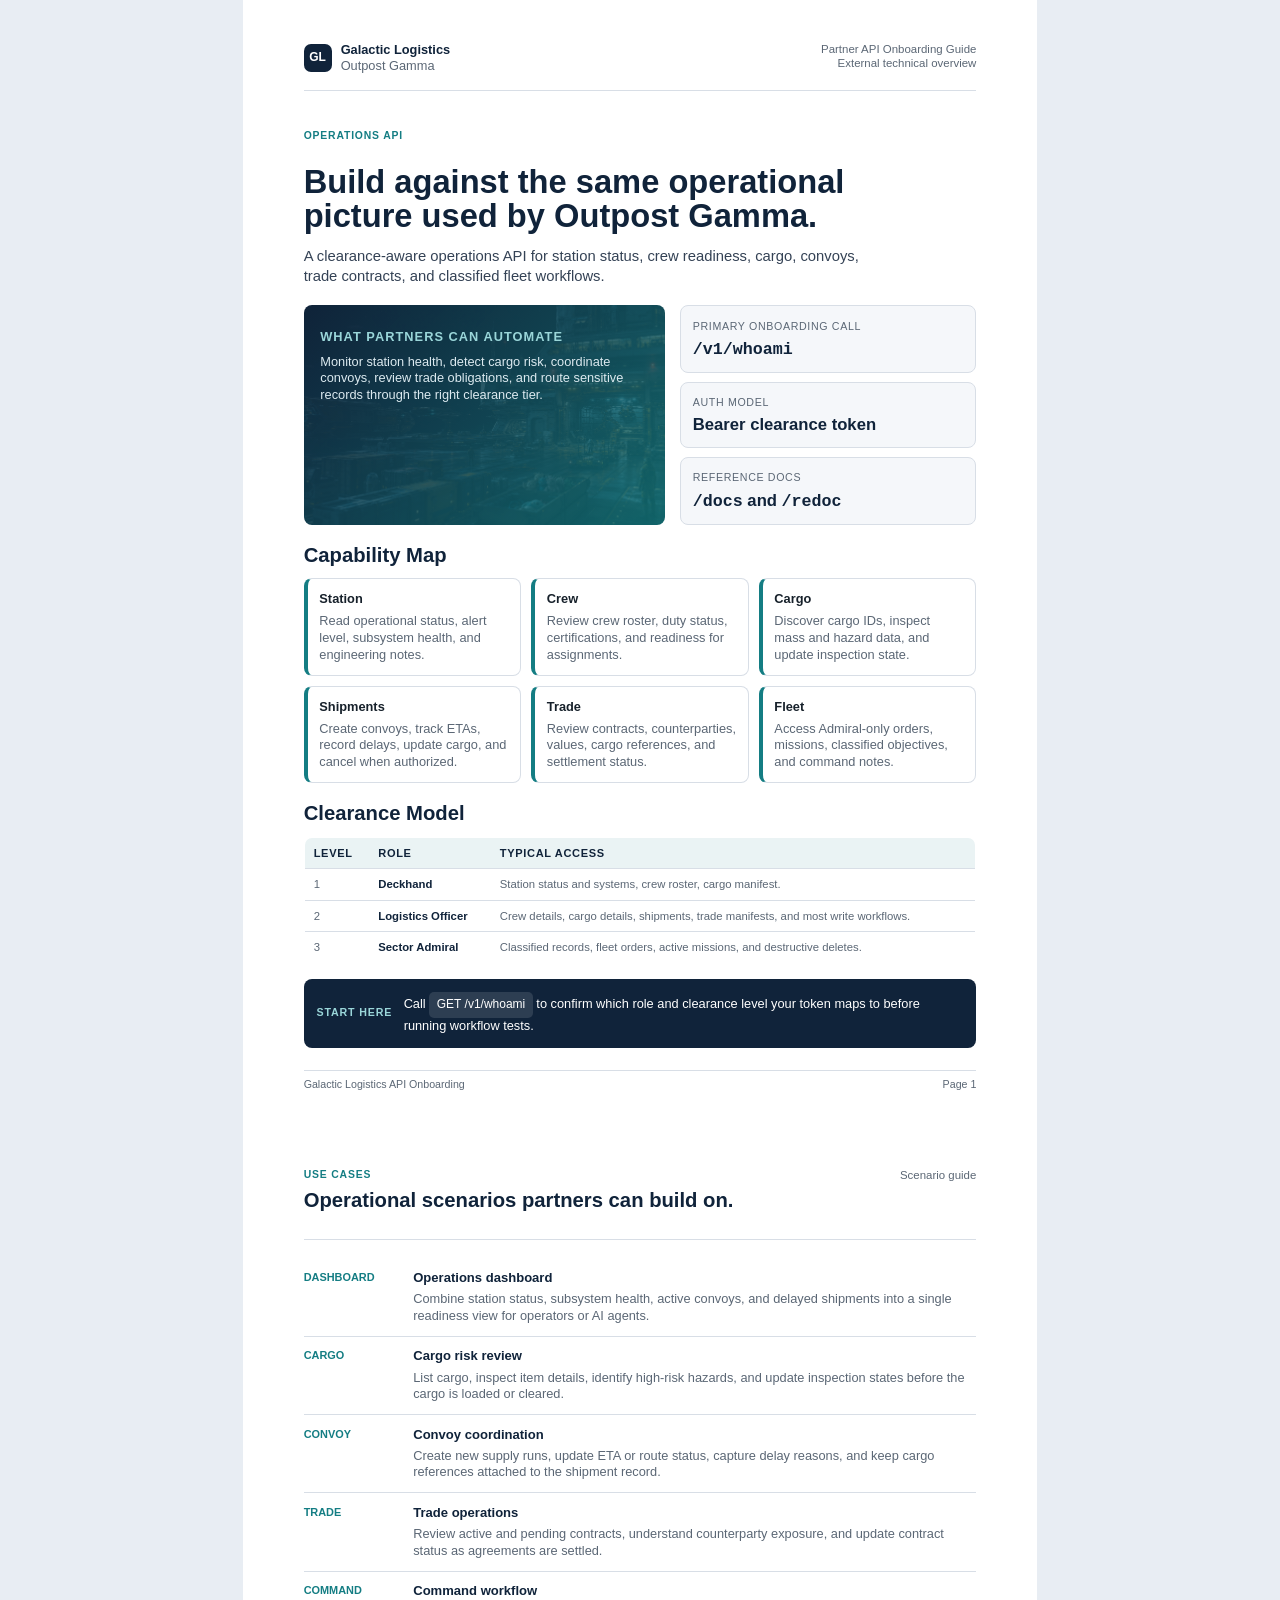
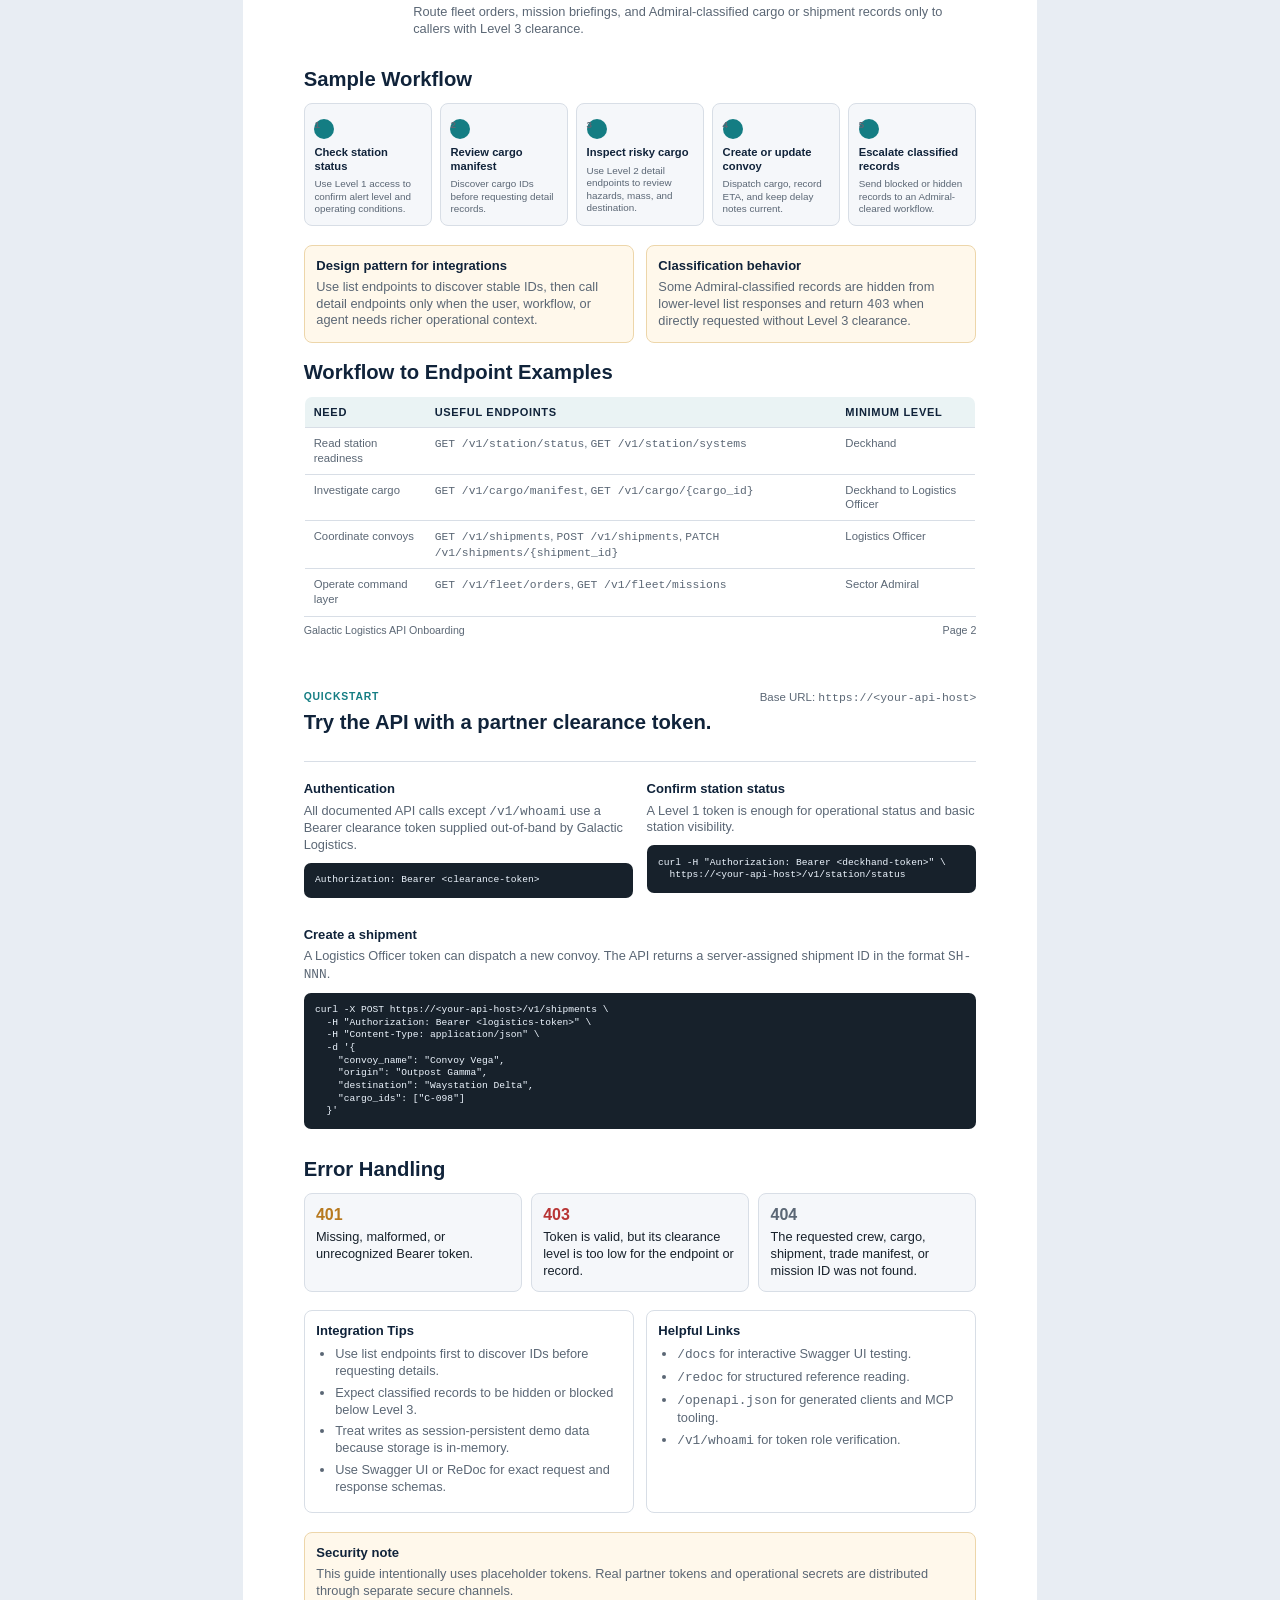
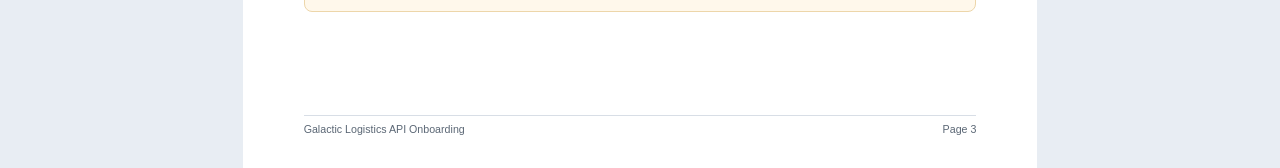
==== docs/galactic-logistics-api-onboarding.html @ 5ffab0e4 "added pdf" ====
<!doctype html>
<html lang="en">
<head>
  <meta charset="utf-8">
  <meta name="viewport" content="width=device-width, initial-scale=1">
  <title>Galactic Logistics API Onboarding Guide</title>
  <style>
    @page {
      size: A4;
      margin: 0;
    }

    * {
      box-sizing: border-box;
    }

    :root {
      color-scheme: light;
      --ink: #17212b;
      --muted: #5b6775;
      --line: #d8dee6;
      --panel: #f5f7fa;
      --deep: #10233a;
      --teal: #147d83;
      --gold: #b7791f;
      --red: #b83535;
      --green: #2f855a;
      --white: #ffffff;
    }

    html,
    body {
      margin: 0;
      padding: 0;
      background: #e8edf3;
      color: var(--ink);
      font-family: "Segoe UI", Arial, sans-serif;
      font-size: 9.6pt;
      line-height: 1.3;
    }

    body {
      -webkit-print-color-adjust: exact;
      print-color-adjust: exact;
    }

    .page {
      width: 210mm;
      height: 297mm;
      margin: 0 auto;
      padding: 12mm 16mm 8mm;
      background: var(--white);
      page-break-after: always;
      position: relative;
      display: flex;
      flex-direction: column;
      overflow: hidden;
    }

    .page:last-child {
      page-break-after: auto;
    }

    .masthead {
      display: grid;
      grid-template-columns: 1fr auto;
      gap: 12mm;
      align-items: start;
      padding-bottom: 4mm;
      border-bottom: 1px solid var(--line);
    }

    .brand {
      display: flex;
      gap: 9px;
      align-items: center;
      color: var(--deep);
      font-weight: 700;
      letter-spacing: 0;
    }

    .brand-mark {
      display: inline-grid;
      width: 28px;
      height: 28px;
      place-items: center;
      border-radius: 7px;
      background: var(--deep);
      color: var(--white);
      font-size: 9pt;
    }

    .doc-meta {
      color: var(--muted);
      font-size: 8.6pt;
      text-align: right;
    }

    h1,
    h2,
    h3,
    p {
      margin: 0;
    }

    h1 {
      margin-top: 6mm;
      max-width: 148mm;
      font-size: 24.5pt;
      line-height: 1.03;
      color: var(--deep);
      letter-spacing: 0;
    }

    h2 {
      margin-bottom: 3.2mm;
      color: var(--deep);
      font-size: 15.2pt;
      line-height: 1.12;
      letter-spacing: 0;
    }

    h3 {
      margin-bottom: 1.5mm;
      color: var(--deep);
      font-size: 9.8pt;
      line-height: 1.2;
    }

    .kicker {
      color: var(--teal);
      font-size: 7.8pt;
      font-weight: 700;
      letter-spacing: .08em;
      text-transform: uppercase;
    }

    .lede {
      margin-top: 4mm;
      max-width: 154mm;
      color: #344255;
      font-size: 11.1pt;
      line-height: 1.32;
    }

    .section {
      margin-top: 5mm;
    }

    .grid-2 {
      display: grid;
      grid-template-columns: 1fr 1fr;
      gap: 3mm;
    }

    .grid-3 {
      display: grid;
      grid-template-columns: repeat(3, 1fr);
      gap: 2.6mm;
    }

    .card {
      min-height: 19mm;
      padding: 3.1mm;
      border: 1px solid var(--line);
      border-radius: 8px;
      background: var(--white);
    }

    .card p,
    .note p,
    .scenario p,
    td,
    li {
      color: var(--muted);
    }

    .capability-card {
      border-left: 4px solid var(--teal);
    }

    .capability-card strong {
      display: block;
      margin-bottom: 1.5mm;
      color: var(--ink);
    }

    table {
      width: 100%;
      border-collapse: collapse;
      border: 1px solid var(--line);
      border-radius: 8px;
      overflow: hidden;
      font-size: 8.5pt;
    }

    th,
    td {
      padding: 2.1mm 2.4mm;
      border-bottom: 1px solid var(--line);
      text-align: left;
      vertical-align: top;
    }

    tr:last-child td {
      border-bottom: 0;
    }

    th {
      background: #eaf3f4;
      color: var(--deep);
      font-size: 8.3pt;
      text-transform: uppercase;
      letter-spacing: .06em;
    }

    .role {
      color: var(--deep);
      font-weight: 700;
    }

    .callout {
      display: grid;
      grid-template-columns: auto 1fr;
      gap: 3mm;
      align-items: center;
      margin-top: 4mm;
      padding: 3.4mm;
      border-radius: 8px;
      background: var(--deep);
      color: var(--white);
    }

    .callout .label {
      color: #9ad6d9;
      font-size: 8pt;
      font-weight: 700;
      letter-spacing: .08em;
      text-transform: uppercase;
    }

    code,
    pre {
      font-family: "Cascadia Mono", Consolas, monospace;
    }

    .endpoint {
      display: inline-block;
      padding: 1.4mm 2mm;
      border-radius: 5px;
      background: rgba(255, 255, 255, .12);
      color: var(--white);
      font-size: 9pt;
    }

    .scenario {
      display: grid;
      grid-template-columns: 26mm 1fr;
      gap: 3mm;
      padding: 3mm 0;
      border-bottom: 1px solid var(--line);
    }

    .scenario:last-child {
      border-bottom: 0;
    }

    .scenario-tag {
      color: var(--teal);
      font-size: 8.2pt;
      font-weight: 700;
      text-transform: uppercase;
    }

    .workflow {
      display: grid;
      grid-template-columns: repeat(5, 1fr);
      gap: 2mm;
      margin-top: 3mm;
    }

    .step {
      min-height: 25mm;
      padding: 2.6mm;
      border-radius: 8px;
      background: var(--panel);
      border: 1px solid var(--line);
    }

    .step-number {
      display: inline-grid;
      width: 20px;
      height: 20px;
      place-items: center;
      margin-bottom: 2mm;
      border-radius: 50%;
      background: var(--teal);
      color: var(--white);
      font-size: 8pt;
      font-weight: 700;
    }

    .step strong {
      display: block;
      color: var(--deep);
      font-size: 8.4pt;
      line-height: 1.2;
    }

    .step span {
      display: block;
      margin-top: 1.4mm;
      color: var(--muted);
      font-size: 7.4pt;
      line-height: 1.25;
    }

    .quickstart {
      display: grid;
      grid-template-columns: 1fr 1fr;
      gap: 3.5mm;
      align-items: start;
    }

    .code-block {
      margin-top: 2.5mm;
      padding: 3mm;
      border-radius: 7px;
      background: #17212b;
      color: #eef6ff;
      font-size: 7.2pt;
      line-height: 1.32;
      white-space: pre-wrap;
    }

    .mini-list {
      margin: 2mm 0 0;
      padding-left: 5mm;
    }

    .mini-list li {
      margin-bottom: 1.4mm;
    }

    .status-grid {
      display: grid;
      grid-template-columns: repeat(3, 1fr);
      gap: 2.4mm;
    }

    .status-card {
      padding: 3mm;
      border-radius: 8px;
      background: var(--panel);
      border: 1px solid var(--line);
    }

    .status-code {
      display: block;
      margin-bottom: 1mm;
      font-size: 12pt;
      font-weight: 800;
    }

    .status-code.warn {
      color: var(--gold);
    }

    .status-code.blocked {
      color: var(--red);
    }

    .status-code.missing {
      color: var(--muted);
    }

    .footer {
      display: flex;
      justify-content: space-between;
      margin-top: auto;
      padding-top: 2mm;
      border-top: 1px solid var(--line);
      color: var(--muted);
      font-size: 8pt;
    }

    .page-cover {
      padding-top: 11mm;
    }

    .cover-band {
      margin-top: 5mm;
      display: grid;
      grid-template-columns: 1.1fr .9fr;
      gap: 4mm;
      align-items: stretch;
    }

    .hero-panel {
      min-height: 42mm;
      padding: 4.4mm;
      border-radius: 8px;
      background:
        linear-gradient(135deg, rgba(16, 35, 58, .96), rgba(20, 125, 131, .78)),
        url("../site/assets/outpost-gamma-hero.png") center / cover;
      color: var(--white);
    }

    .hero-panel p {
      max-width: 86mm;
      margin-top: 2mm;
      color: #dceaf0;
      font-size: 9.6pt;
    }

    .hero-metric {
      display: grid;
      gap: 2.3mm;
    }

    .metric {
      padding: 3mm;
      border-radius: 8px;
      background: var(--panel);
      border: 1px solid var(--line);
    }

    .metric span {
      color: var(--muted);
      font-size: 8pt;
      text-transform: uppercase;
      letter-spacing: .06em;
    }

    .metric strong {
      display: block;
      margin-top: 1mm;
      color: var(--deep);
      font-size: 12.5pt;
    }

    .note {
      padding: 3.1mm;
      border-radius: 8px;
      background: #fff8eb;
      border: 1px solid #edd6aa;
    }

    @media print {
      html,
      body {
        background: var(--white);
      }

      .page {
        margin: 0;
        box-shadow: none;
      }
    }
  </style>
</head>
<body>
  <article class="page page-cover">
    <header class="masthead">
      <div class="brand">
        <span class="brand-mark">GL</span>
        <span>Galactic Logistics<br><span style="font-weight: 500; color: var(--muted);">Outpost Gamma</span></span>
      </div>
      <div class="doc-meta">
        Partner API Onboarding Guide<br>
        External technical overview
      </div>
    </header>

    <p class="kicker" style="margin-top: 10mm;">Operations API</p>
    <h1>Build against the same operational picture used by Outpost Gamma.</h1>
    <p class="lede">A clearance-aware operations API for station status, crew readiness, cargo, convoys, trade contracts, and classified fleet workflows.</p>

    <section class="cover-band">
      <div class="hero-panel">
        <p class="kicker" style="color: #9ad6d9;">What partners can automate</p>
        <p>Monitor station health, detect cargo risk, coordinate convoys, review trade obligations, and route sensitive records through the right clearance tier.</p>
      </div>
      <div class="hero-metric">
        <div class="metric"><span>Primary onboarding call</span><strong><code>/v1/whoami</code></strong></div>
        <div class="metric"><span>Auth model</span><strong>Bearer clearance token</strong></div>
        <div class="metric"><span>Reference docs</span><strong><code>/docs</code> and <code>/redoc</code></strong></div>
      </div>
    </section>

    <section class="section">
      <h2>Capability Map</h2>
      <div class="grid-3">
        <div class="card capability-card"><strong>Station</strong><p>Read operational status, alert level, subsystem health, and engineering notes.</p></div>
        <div class="card capability-card"><strong>Crew</strong><p>Review crew roster, duty status, certifications, and readiness for assignments.</p></div>
        <div class="card capability-card"><strong>Cargo</strong><p>Discover cargo IDs, inspect mass and hazard data, and update inspection state.</p></div>
        <div class="card capability-card"><strong>Shipments</strong><p>Create convoys, track ETAs, record delays, update cargo, and cancel when authorized.</p></div>
        <div class="card capability-card"><strong>Trade</strong><p>Review contracts, counterparties, values, cargo references, and settlement status.</p></div>
        <div class="card capability-card"><strong>Fleet</strong><p>Access Admiral-only orders, missions, classified objectives, and command notes.</p></div>
      </div>
    </section>

    <section class="section">
      <h2>Clearance Model</h2>
      <table>
        <thead>
          <tr><th>Level</th><th>Role</th><th>Typical Access</th></tr>
        </thead>
        <tbody>
          <tr><td>1</td><td class="role">Deckhand</td><td>Station status and systems, crew roster, cargo manifest.</td></tr>
          <tr><td>2</td><td class="role">Logistics Officer</td><td>Crew details, cargo details, shipments, trade manifests, and most write workflows.</td></tr>
          <tr><td>3</td><td class="role">Sector Admiral</td><td>Classified records, fleet orders, active missions, and destructive deletes.</td></tr>
        </tbody>
      </table>
      <div class="callout">
        <span class="label">Start here</span>
        <span>Call <span class="endpoint">GET /v1/whoami</span> to confirm which role and clearance level your token maps to before running workflow tests.</span>
      </div>
    </section>

    <footer class="footer">
      <span>Galactic Logistics API Onboarding</span>
      <span>Page 1</span>
    </footer>
  </article>

  <article class="page">
    <header class="masthead">
      <div>
        <p class="kicker">Use Cases</p>
        <h2 style="margin-top: 2mm;">Operational scenarios partners can build on.</h2>
      </div>
      <div class="doc-meta">Scenario guide</div>
    </header>

    <section class="section">
      <div class="scenario">
        <div class="scenario-tag">Dashboard</div>
        <div><h3>Operations dashboard</h3><p>Combine station status, subsystem health, active convoys, and delayed shipments into a single readiness view for operators or AI agents.</p></div>
      </div>
      <div class="scenario">
        <div class="scenario-tag">Cargo</div>
        <div><h3>Cargo risk review</h3><p>List cargo, inspect item details, identify high-risk hazards, and update inspection states before the cargo is loaded or cleared.</p></div>
      </div>
      <div class="scenario">
        <div class="scenario-tag">Convoy</div>
        <div><h3>Convoy coordination</h3><p>Create new supply runs, update ETA or route status, capture delay reasons, and keep cargo references attached to the shipment record.</p></div>
      </div>
      <div class="scenario">
        <div class="scenario-tag">Trade</div>
        <div><h3>Trade operations</h3><p>Review active and pending contracts, understand counterparty exposure, and update contract status as agreements are settled.</p></div>
      </div>
      <div class="scenario">
        <div class="scenario-tag">Command</div>
        <div><h3>Command workflow</h3><p>Route fleet orders, mission briefings, and Admiral-classified cargo or shipment records only to callers with Level 3 clearance.</p></div>
      </div>
    </section>

    <section class="section">
      <h2>Sample Workflow</h2>
      <div class="workflow">
        <div class="step"><span class="step-number">1</span><strong>Check station status</strong><span>Use Level 1 access to confirm alert level and operating conditions.</span></div>
        <div class="step"><span class="step-number">2</span><strong>Review cargo manifest</strong><span>Discover cargo IDs before requesting detail records.</span></div>
        <div class="step"><span class="step-number">3</span><strong>Inspect risky cargo</strong><span>Use Level 2 detail endpoints to review hazards, mass, and destination.</span></div>
        <div class="step"><span class="step-number">4</span><strong>Create or update convoy</strong><span>Dispatch cargo, record ETA, and keep delay notes current.</span></div>
        <div class="step"><span class="step-number">5</span><strong>Escalate classified records</strong><span>Send blocked or hidden records to an Admiral-cleared workflow.</span></div>
      </div>
    </section>

    <section class="section grid-2">
      <div class="note">
        <h3>Design pattern for integrations</h3>
        <p>Use list endpoints to discover stable IDs, then call detail endpoints only when the user, workflow, or agent needs richer operational context.</p>
      </div>
      <div class="note">
        <h3>Classification behavior</h3>
        <p>Some Admiral-classified records are hidden from lower-level list responses and return <code>403</code> when directly requested without Level 3 clearance.</p>
      </div>
    </section>

    <section class="section">
      <h2>Workflow to Endpoint Examples</h2>
      <table>
        <thead>
          <tr><th>Need</th><th>Useful endpoints</th><th>Minimum level</th></tr>
        </thead>
        <tbody>
          <tr><td>Read station readiness</td><td><code>GET /v1/station/status</code>, <code>GET /v1/station/systems</code></td><td>Deckhand</td></tr>
          <tr><td>Investigate cargo</td><td><code>GET /v1/cargo/manifest</code>, <code>GET /v1/cargo/{cargo_id}</code></td><td>Deckhand to Logistics Officer</td></tr>
          <tr><td>Coordinate convoys</td><td><code>GET /v1/shipments</code>, <code>POST /v1/shipments</code>, <code>PATCH /v1/shipments/{shipment_id}</code></td><td>Logistics Officer</td></tr>
          <tr><td>Operate command layer</td><td><code>GET /v1/fleet/orders</code>, <code>GET /v1/fleet/missions</code></td><td>Sector Admiral</td></tr>
        </tbody>
      </table>
    </section>

    <footer class="footer">
      <span>Galactic Logistics API Onboarding</span>
      <span>Page 2</span>
    </footer>
  </article>

  <article class="page">
    <header class="masthead">
      <div>
        <p class="kicker">Quickstart</p>
        <h2 style="margin-top: 2mm;">Try the API with a partner clearance token.</h2>
      </div>
      <div class="doc-meta">Base URL: <code>https://&lt;your-api-host&gt;</code></div>
    </header>

    <section class="section quickstart">
      <div>
        <h3>Authentication</h3>
        <p style="color: var(--muted);">All documented API calls except <code>/v1/whoami</code> use a Bearer clearance token supplied out-of-band by Galactic Logistics.</p>
        <pre class="code-block">Authorization: Bearer &lt;clearance-token&gt;</pre>
      </div>
      <div>
        <h3>Confirm station status</h3>
        <p style="color: var(--muted);">A Level 1 token is enough for operational status and basic station visibility.</p>
        <pre class="code-block">curl -H "Authorization: Bearer &lt;deckhand-token&gt;" \
  https://&lt;your-api-host&gt;/v1/station/status</pre>
      </div>
    </section>

    <section class="section">
      <h3>Create a shipment</h3>
      <p style="color: var(--muted);">A Logistics Officer token can dispatch a new convoy. The API returns a server-assigned shipment ID in the format <code>SH-NNN</code>.</p>
      <pre class="code-block">curl -X POST https://&lt;your-api-host&gt;/v1/shipments \
  -H "Authorization: Bearer &lt;logistics-token&gt;" \
  -H "Content-Type: application/json" \
  -d '{
    "convoy_name": "Convoy Vega",
    "origin": "Outpost Gamma",
    "destination": "Waystation Delta",
    "cargo_ids": ["C-098"]
  }'</pre>
    </section>

    <section class="section">
      <h2>Error Handling</h2>
      <div class="status-grid">
        <div class="status-card"><span class="status-code warn">401</span><p>Missing, malformed, or unrecognized Bearer token.</p></div>
        <div class="status-card"><span class="status-code blocked">403</span><p>Token is valid, but its clearance level is too low for the endpoint or record.</p></div>
        <div class="status-card"><span class="status-code missing">404</span><p>The requested crew, cargo, shipment, trade manifest, or mission ID was not found.</p></div>
      </div>
    </section>

    <section class="section grid-2">
      <div class="card">
        <h3>Integration Tips</h3>
        <ul class="mini-list">
          <li>Use list endpoints first to discover IDs before requesting details.</li>
          <li>Expect classified records to be hidden or blocked below Level 3.</li>
          <li>Treat writes as session-persistent demo data because storage is in-memory.</li>
          <li>Use Swagger UI or ReDoc for exact request and response schemas.</li>
        </ul>
      </div>
      <div class="card">
        <h3>Helpful Links</h3>
        <ul class="mini-list">
          <li><code>/docs</code> for interactive Swagger UI testing.</li>
          <li><code>/redoc</code> for structured reference reading.</li>
          <li><code>/openapi.json</code> for generated clients and MCP tooling.</li>
          <li><code>/v1/whoami</code> for token role verification.</li>
        </ul>
      </div>
    </section>

    <section class="section note">
      <h3>Security note</h3>
      <p>This guide intentionally uses placeholder tokens. Real partner tokens and operational secrets are distributed through separate secure channels.</p>
    </section>

    <footer class="footer">
      <span>Galactic Logistics API Onboarding</span>
      <span>Page 3</span>
    </footer>
  </article>
</body>
</html>
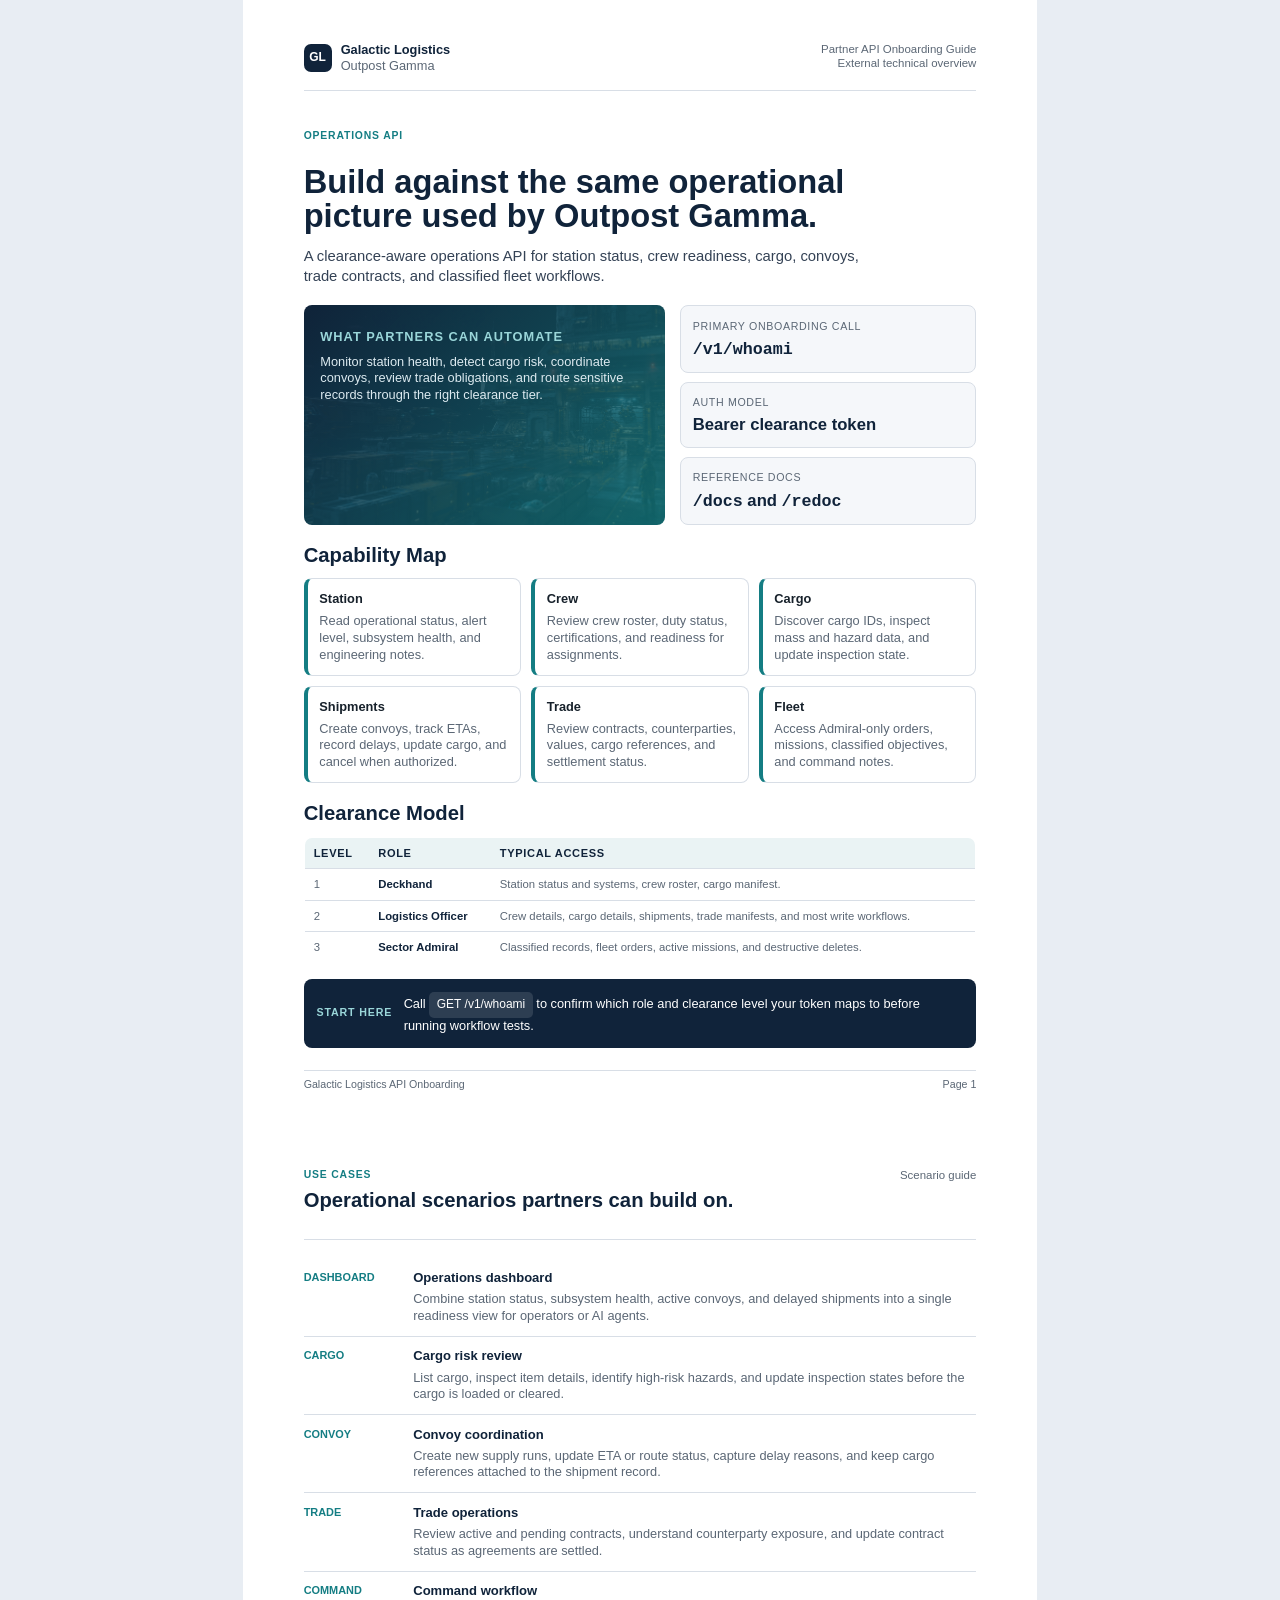
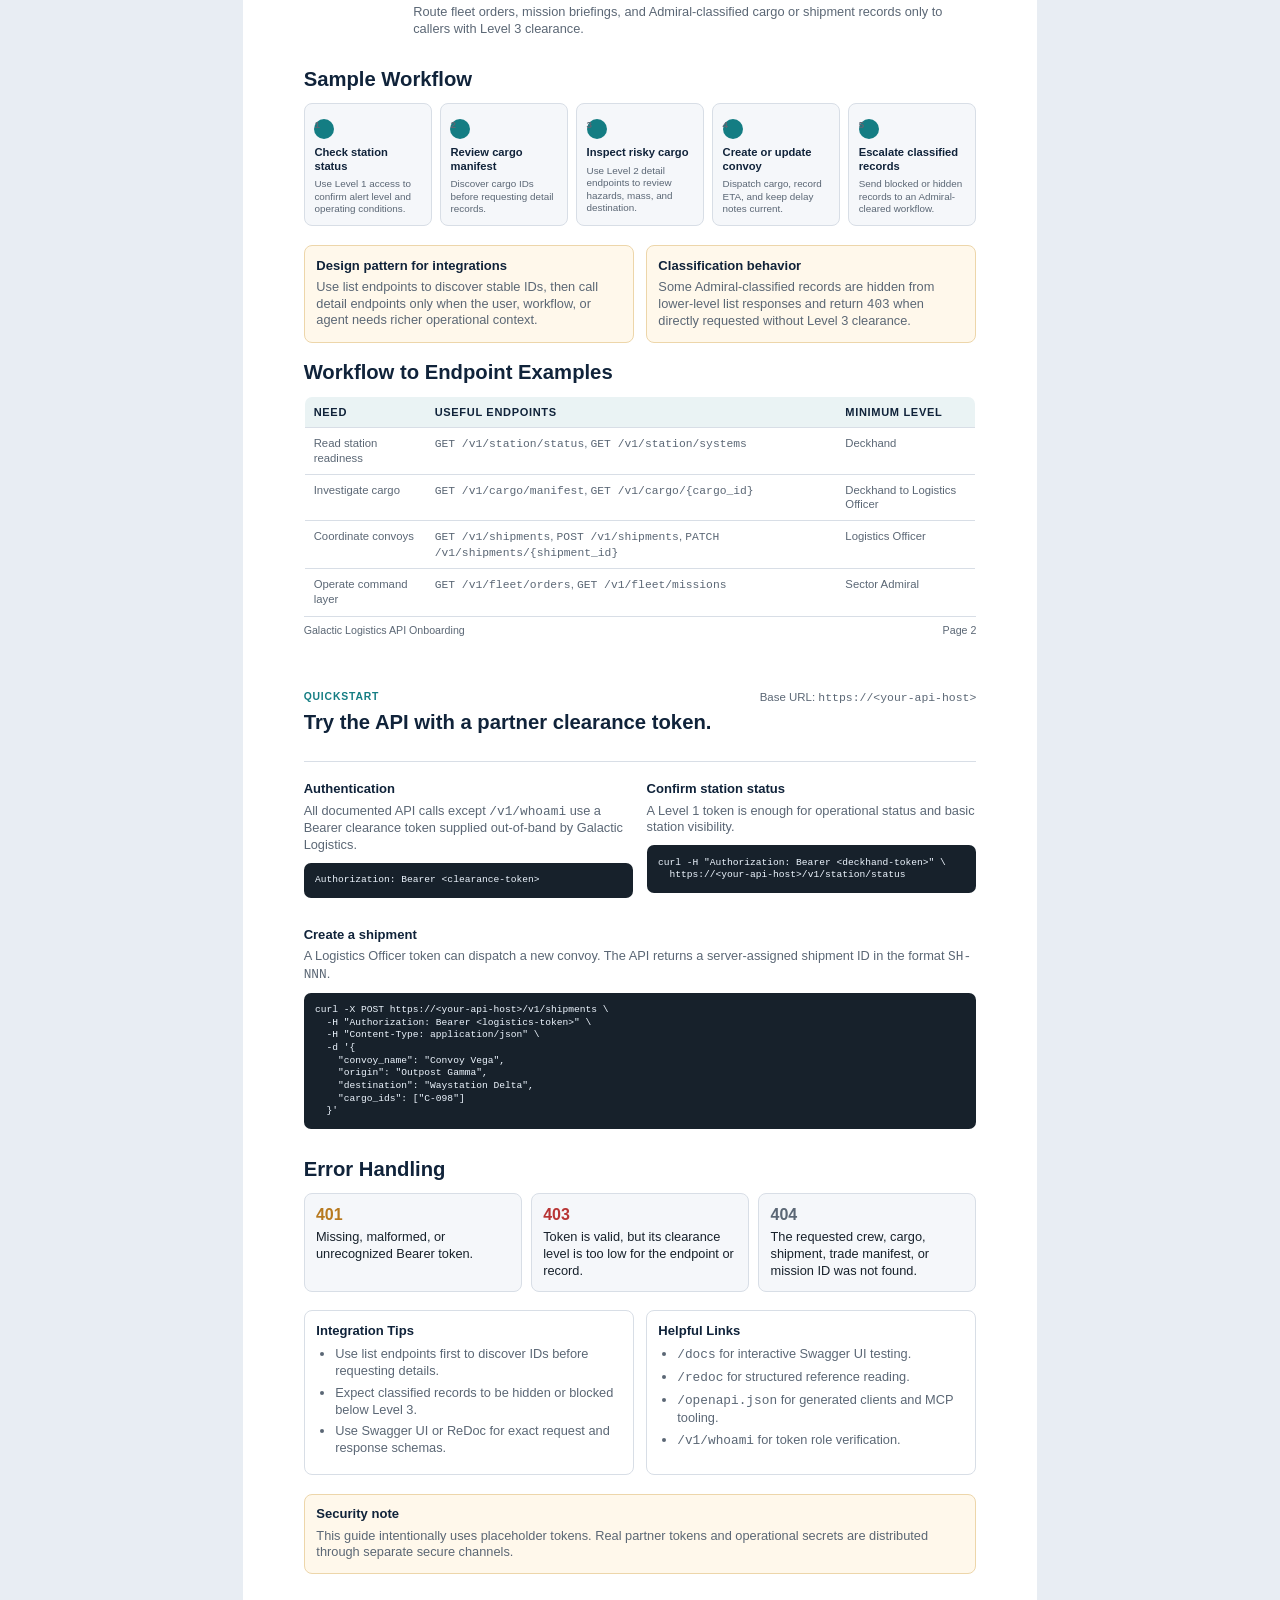
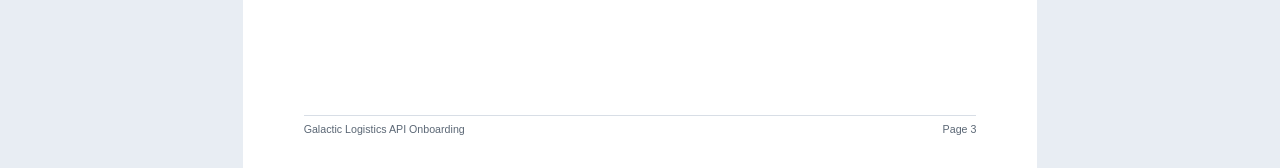
==== commit 10498571: "tiny adjustments" ====
--- a/docs/galactic-logistics-api-onboarding.html
+++ b/docs/galactic-logistics-api-onboarding.html
@@ -651,7 +651,6 @@
         <ul class="mini-list">
           <li>Use list endpoints first to discover IDs before requesting details.</li>
           <li>Expect classified records to be hidden or blocked below Level 3.</li>
-          <li>Treat writes as session-persistent demo data because storage is in-memory.</li>
           <li>Use Swagger UI or ReDoc for exact request and response schemas.</li>
         </ul>
       </div>
